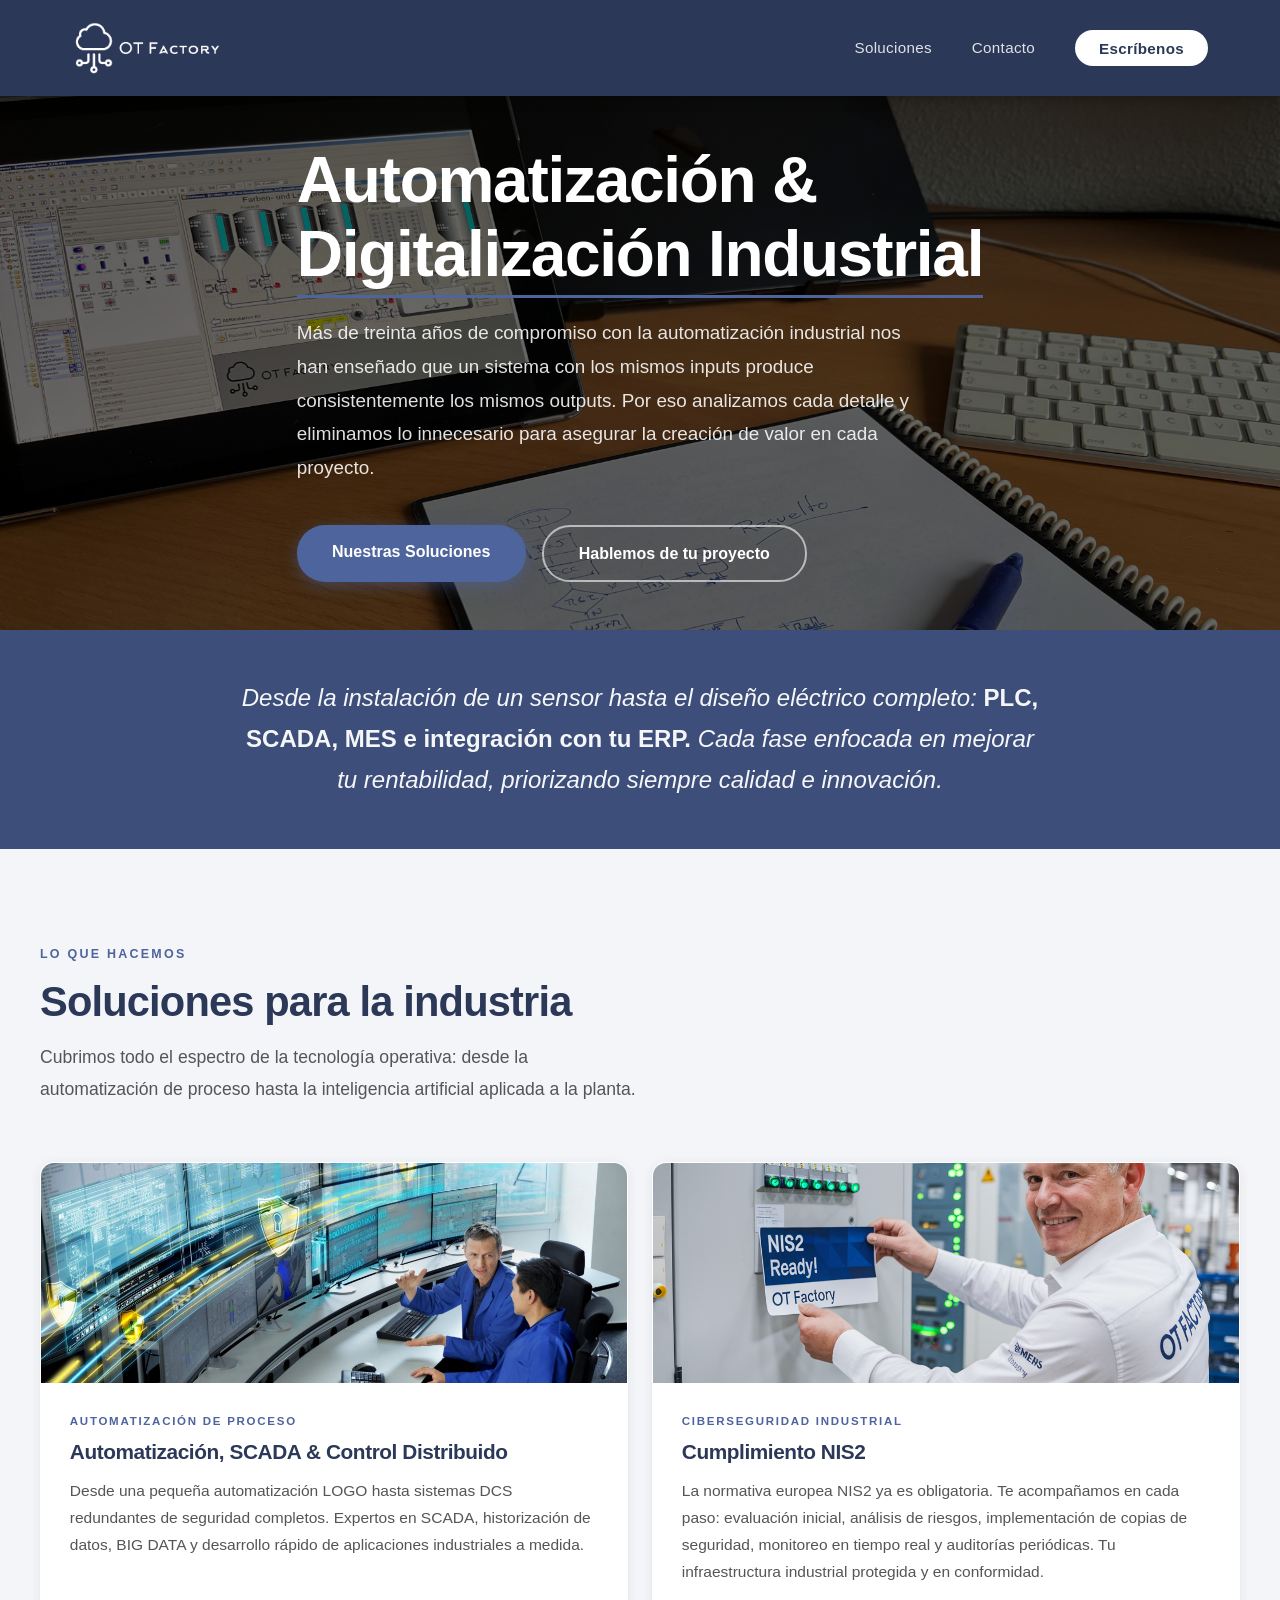
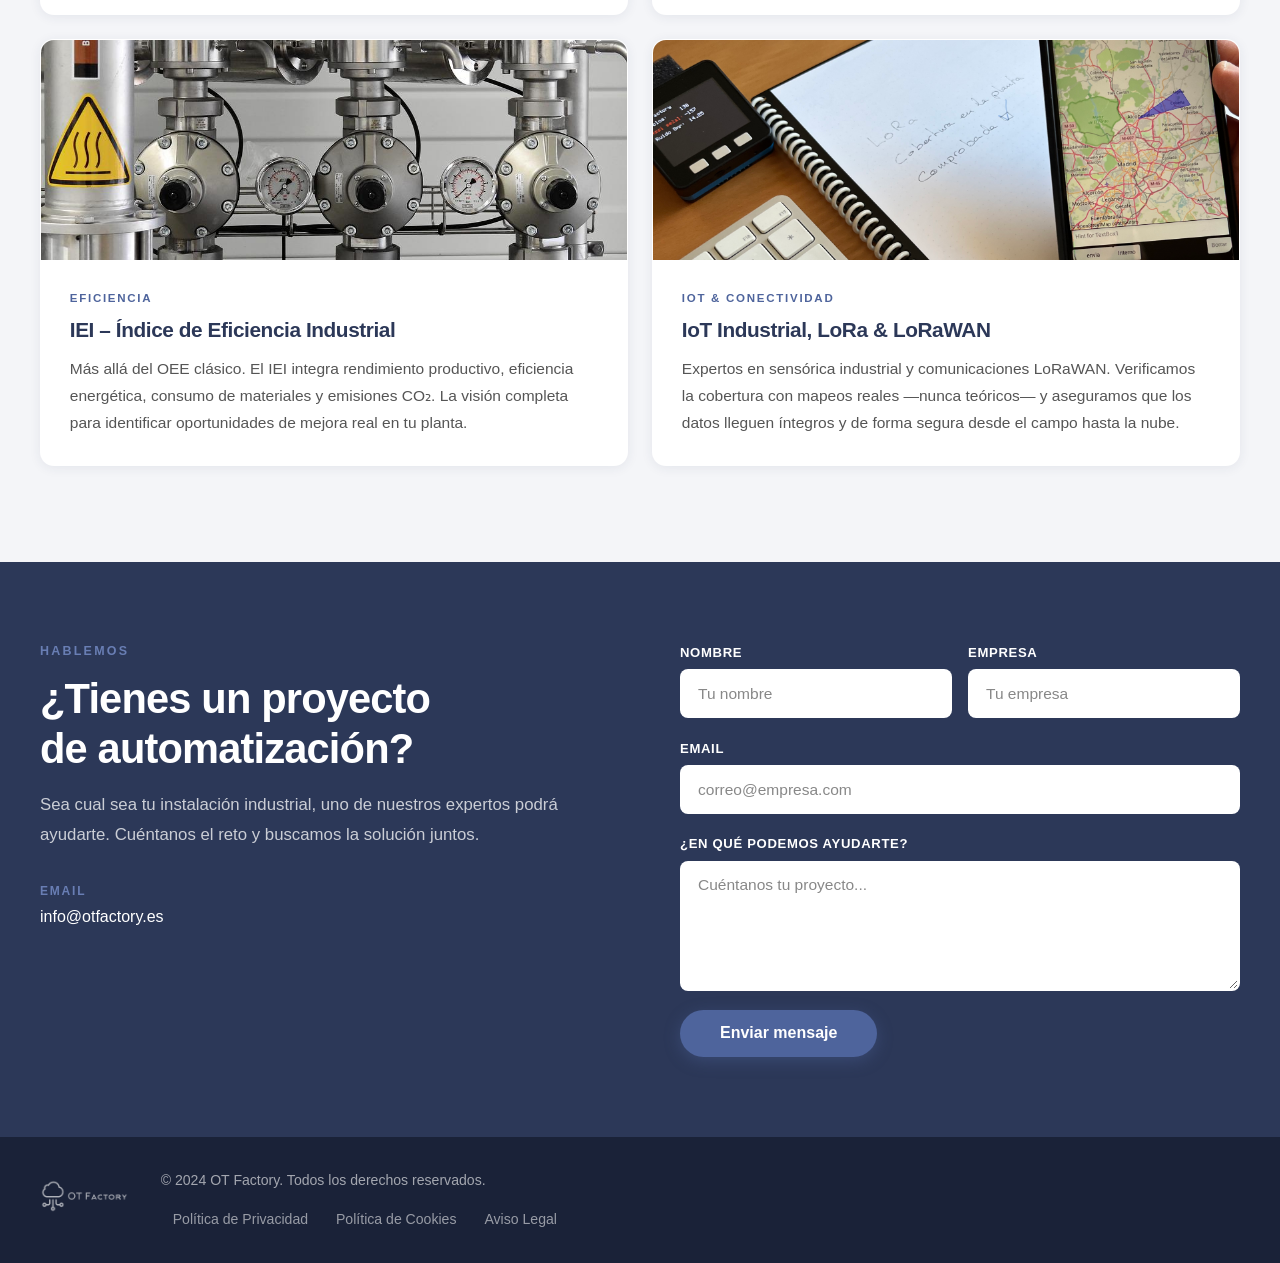
==== index.html @ e4eb13f5 "Initial commit — OT Factory landing page" ====
<!DOCTYPE html>
<html lang="es">
<head>
  <meta charset="UTF-8">
  <meta name="viewport" content="width=device-width, initial-scale=1.0">
  <meta name="description" content="OT Factory – Automatización industrial y digitalización. PLC, SCADA, MES, IoT, IA y ciberseguridad industrial.">
  <title>OT Factory – Automatización & Digitalización Industrial</title>
  <link rel="stylesheet" href="css/styles.css">
</head>
<body>

  <!-- ─── HEADER ───────────────────────────────────── -->
  <header>
    <nav>
      <div class="logo">
        <a href="index.html">
          <img src="img/logo-white.png" alt="OT Factory">
        </a>
      </div>
      <button class="nav-toggle" aria-label="Menú" onclick="this.parentElement.querySelector('.nav-links').classList.toggle('open')">
        <span></span><span></span><span></span>
      </button>
      <ul class="nav-links">
        <li><a href="#soluciones">Soluciones</a></li>
        <li><a href="#contacto">Contacto</a></li>
        <li><a href="contact.html" class="nav-cta">Escríbenos</a></li>
      </ul>
    </nav>
  </header>

  <!-- ─── HERO ─────────────────────────────────────── -->
  <section class="hero">
    <div class="hero-bg"></div>
    <div class="hero-content">
      <h1>Automatización &amp;<br><em>Digitalización Industrial</em></h1>
      <p class="hero-desc">
        Más de treinta años de compromiso con la automatización industrial nos han enseñado
        que un sistema con los mismos inputs produce consistentemente los mismos outputs.
        Por eso analizamos cada detalle y eliminamos lo innecesario para asegurar
        la creación de valor en cada proyecto.
      </p>
      <div class="hero-actions">
        <a href="#soluciones" class="btn-primary">Nuestras Soluciones</a>
        <a href="contact.html" class="btn-outline">Hablemos de tu proyecto</a>
      </div>
    </div>
  </section>

  <!-- ─── INTRO STRIP ──────────────────────────────── -->
  <div class="intro-strip">
    <blockquote>
      Desde la instalación de un sensor hasta el diseño eléctrico completo:
      <strong>PLC, SCADA, MES e integración con tu ERP.</strong>
      Cada fase enfocada en mejorar tu rentabilidad, priorizando siempre calidad e innovación.
    </blockquote>
  </div>

  <!-- ─── SOLUCIONES ───────────────────────────────── -->
  <section class="solutions" id="soluciones">
    <div class="solutions-header">
      <span class="section-eyebrow">Lo que hacemos</span>
      <h2 class="section-title">Soluciones para la industria</h2>
      <p class="section-lead">
        Cubrimos todo el espectro de la tecnología operativa: desde la automatización de proceso
        hasta la inteligencia artificial aplicada a la planta.
      </p>
    </div>

    <div class="solutions-grid">
      <!-- Card 1: Automatización primero -->
      <article class="solution-card">
        <img src="img/scada.jpg" alt="Panel SCADA industrial" class="solution-card-img">
        <div class="solution-card-body">
          <span class="solution-card-tag">Automatización de Proceso</span>
          <h3>Automatización, SCADA & Control Distribuido</h3>
          <p>
            Desde una pequeña automatización LOGO hasta sistemas DCS redundantes de seguridad completos.
            Expertos en SCADA, historización de datos, BIG DATA y desarrollo rápido de aplicaciones
            industriales a medida.
          </p>
        </div>
      </article>

      <!-- Card 2: NIS2 -->
      <article class="solution-card">
        <img src="img/nis2.webp" alt="Cumplimiento NIS2 en planta industrial" class="solution-card-img">
        <div class="solution-card-body">
          <span class="solution-card-tag">Ciberseguridad Industrial</span>
          <h3>Cumplimiento NIS2</h3>
          <p>
            La normativa europea NIS2 ya es obligatoria. Te acompañamos en cada paso:
            evaluación inicial, análisis de riesgos, implementación de copias de seguridad,
            monitoreo en tiempo real y auditorías periódicas. Tu infraestructura industrial
            protegida y en conformidad.
          </p>
        </div>
      </article>

      <!-- Card 3 -->
      <article class="solution-card">
        <img src="img/industry.jpg" alt="Planta industrial digitalizada" class="solution-card-img">
        <div class="solution-card-body">
          <span class="solution-card-tag">Eficiencia</span>
          <h3>IEI – Índice de Eficiencia Industrial</h3>
          <p>
            Más allá del OEE clásico. El IEI integra rendimiento productivo, eficiencia energética,
            consumo de materiales y emisiones CO₂. La visión completa para identificar
            oportunidades de mejora real en tu planta.
          </p>
        </div>
      </article>

      <!-- Card 4 -->
      <article class="solution-card">
        <img src="img/lora.jpg" alt="Mapa de cobertura LoRaWAN" class="solution-card-img">
        <div class="solution-card-body">
          <span class="solution-card-tag">IoT & Conectividad</span>
          <h3>IoT Industrial, LoRa & LoRaWAN</h3>
          <p>
            Expertos en sensórica industrial y comunicaciones LoRaWAN. Verificamos la cobertura
            con mapeos reales —nunca teóricos— y aseguramos que los datos lleguen íntegros
            y de forma segura desde el campo hasta la nube.
          </p>
        </div>
      </article>
    </div>
  </section>

  <!-- ─── CONTACTO ──────────────────────────────────── -->
  <section class="contact-banner" id="contacto">
    <div class="contact-banner-inner">
      <div>
        <span class="section-eyebrow" style="color: var(--accent);">Hablemos</span>
        <h2>¿Tienes un proyecto<br>de automatización?</h2>
        <p>
          Sea cual sea tu instalación industrial, uno de nuestros expertos podrá ayudarte.
          Cuéntanos el reto y buscamos la solución juntos.
        </p>
        <div class="contact-details">
          <div class="contact-detail-item">
            <span>Email</span>
            <a href="mailto:info@otfactory.es">info@otfactory.es</a>
          </div>
        </div>
      </div>

      <form class="contact-form" id="contact-form" method="POST">
        <div class="form-row">
          <div class="form-group">
            <label for="name">Nombre</label>
            <input type="text" id="name" name="name" placeholder="Tu nombre" required>
          </div>
          <div class="form-group">
            <label for="company">Empresa</label>
            <input type="text" id="company" name="company" placeholder="Tu empresa">
          </div>
        </div>
        <div class="form-group">
          <label for="email">Email</label>
          <input type="email" id="email" name="email" placeholder="correo@empresa.com" required>
        </div>
        <div class="form-group">
          <label for="message">¿En qué podemos ayudarte?</label>
          <textarea id="message" name="message" placeholder="Cuéntanos tu proyecto..." required></textarea>
        </div>
        <button type="submit" class="form-submit">Enviar mensaje</button>
      </form>
    </div>
  </section>

  <!-- ─── FOOTER ────────────────────────────────────── -->
  <footer>
    <div class="footer-inner">
      <div class="footer-logo">
        <img src="img/logo-white.png" alt="OT Factory">
      </div>
      <div class="footer-text">
        <p>&copy; 2024 OT Factory. Todos los derechos reservados.</p>
        <div class="footer-links">
          <a href="#">Política de Privacidad</a>
          <a href="#">Política de Cookies</a>
          <a href="#">Aviso Legal</a>
        </div>
      </div>
    </div>
  </footer>

  <script>
    document.getElementById('contact-form').addEventListener('submit', function(e) {
      e.preventDefault();
      // TODO: conectar con Cloudflare Workers
    });
  </script>

</body>
</html>
---- css/styles.css ----
:root {
  --primary:       #3d4e7a;
  --primary-dark:  #2c3858;
  --primary-light: #4e649c;
  --accent:        #697eb4;
  --white:         #ffffff;
  --gray-light:    #e6e6e6;
  --gray-bg:       #f4f5f8;
  --gray-text:     #555;
}

* { margin: 0; padding: 0; box-sizing: border-box; }
html { scroll-behavior: smooth; }
body {
  font-family: ui-sans-serif, -apple-system, BlinkMacSystemFont, 'Segoe UI', Roboto, 'Helvetica Neue', Arial, sans-serif;
  color: #222;
  background: var(--white);
  line-height: 1.6;
}

h1, h2, h3 {
  font-family: ui-sans-serif, -apple-system, BlinkMacSystemFont, 'Segoe UI', Roboto, sans-serif;
  letter-spacing: -0.02em;
  font-weight: 700;
}

/* ─── HEADER ─────────────────────────────────────── */
header {
  background: var(--primary-dark);
  position: sticky;
  top: 0;
  z-index: 200;
  box-shadow: 0 2px 12px rgba(0,0,0,0.3);
}

nav {
  max-width: 1200px;
  margin: 0 auto;
  padding: 1.2rem 2rem;
  display: flex;
  justify-content: space-between;
  align-items: center;
}

.logo img {
  height: 58px;
  width: auto;
  display: block;
}

.nav-links {
  list-style: none;
  display: flex;
  gap: 2.5rem;
  align-items: center;
}

.nav-links a {
  color: rgba(255,255,255,0.85);
  text-decoration: none;
  font-size: 0.95rem;
  font-weight: 500;
  letter-spacing: 0.02em;
  transition: color 0.25s;
}

.nav-links a:hover { color: var(--white); }

.nav-cta {
  background: var(--white) !important;
  color: var(--primary-dark) !important;
  padding: 0.6rem 1.5rem;
  border-radius: 25px;
  font-weight: 700 !important;
  transition: background 0.25s, color 0.25s !important;
}

.nav-cta:hover {
  background: var(--gray-light) !important;
}

/* ─── HERO ───────────────────────────────────────── */
.hero {
  position: relative;
  min-height: 48vh;
  display: flex;
  align-items: center;
  overflow: hidden;
}

.hero-bg {
  position: absolute;
  inset: 0;
  background-image: url('../img/hero-desk.jpg');
  background-size: cover;
  background-position: center 30%;
  filter: brightness(0.4);
}

.hero-content {
  position: relative;
  max-width: 1200px;
  margin: 0 auto;
  padding: 3rem 2rem;
  color: var(--white);
}

.hero-eyebrow {
  font-size: 0.85rem;
  font-weight: 700;
  letter-spacing: 0.18em;
  text-transform: uppercase;
  color: var(--accent);
  margin-bottom: 1.2rem;
}

.hero h1 {
  font-size: clamp(2.4rem, 6vw, 4rem);
  font-weight: 700;
  line-height: 1.15;
  max-width: 750px;
  margin-bottom: 1.5rem;
}

.hero h1 em {
  font-style: normal;
  color: var(--white);
  position: relative;
  display: inline;
}

.hero h1 em::after {
  content: '';
  position: absolute;
  left: 0;
  bottom: -8px;
  width: 100%;
  height: 3px;
  background: var(--primary-light);
  transform-origin: center;
  transform: scaleX(1);
}

.hero h1:hover em::after {
  animation: line-draw 1.1s cubic-bezier(0.4, 0, 0.2, 1);
}

@keyframes line-draw {
  0%   { transform: scaleX(1); transform-origin: right; }
  42%  { transform: scaleX(0); transform-origin: right; }
  58%  { transform: scaleX(0); transform-origin: left;  }
  100% { transform: scaleX(1); transform-origin: left;  }
}

.hero-desc {
  font-size: clamp(1rem, 2vw, 1.18rem);
  line-height: 1.8;
  max-width: 620px;
  color: rgba(255,255,255,0.88);
  margin-bottom: 2.5rem;
}

.hero-actions {
  display: flex;
  gap: 1rem;
  flex-wrap: wrap;
}

.btn-primary {
  background: var(--primary-light);
  color: var(--white);
  padding: 0.85rem 2.2rem;
  border-radius: 28px;
  text-decoration: none;
  font-weight: 700;
  font-size: 1rem;
  transition: all 0.25s;
  box-shadow: 0 4px 16px rgba(78,100,156,0.5);
}
.btn-primary:hover {
  background: var(--primary);
  transform: translateY(-2px);
  box-shadow: 0 6px 20px rgba(44,56,88,0.5);
}

.btn-outline {
  border: 2px solid rgba(255,255,255,0.6);
  color: var(--white);
  padding: 0.85rem 2.2rem;
  border-radius: 28px;
  text-decoration: none;
  font-weight: 600;
  font-size: 1rem;
  transition: all 0.25s;
}
.btn-outline:hover {
  border-color: var(--white);
  background: rgba(255,255,255,0.1);
}

/* ─── SECTION BASE ───────────────────────────────── */
.container {
  max-width: 1200px;
  margin: 0 auto;
  padding: 0 2rem;
}

.section-eyebrow {
  font-size: 0.78rem;
  font-weight: 700;
  letter-spacing: 0.18em;
  text-transform: uppercase;
  color: var(--primary-light);
  margin-bottom: 0.75rem;
  display: block;
}

.section-title {
  font-size: clamp(1.8rem, 4vw, 2.6rem);
  font-weight: 700;
  color: var(--primary-dark);
  line-height: 1.2;
  margin-bottom: 1rem;
}

.section-lead {
  color: var(--gray-text);
  font-size: 1.1rem;
  max-width: 600px;
  line-height: 1.8;
}

/* ─── INTRO STRIP ────────────────────────────────── */
.intro-strip {
  background: var(--primary);
  color: var(--white);
  padding: 3rem 2rem;
  text-align: center;
}

.intro-strip blockquote {
  font-size: clamp(1.1rem, 2.5vw, 1.5rem);
  font-style: italic;
  max-width: 800px;
  margin: 0 auto;
  line-height: 1.7;
  opacity: 0.95;
}

.intro-strip blockquote strong { font-style: normal; }

/* ─── SOLUTIONS ──────────────────────────────────── */
.solutions {
  padding: 6rem 2rem;
  background: var(--gray-bg);
}

.solutions-header {
  max-width: 1200px;
  margin: 0 auto 3.5rem;
}

.solutions-grid {
  max-width: 1200px;
  margin: 0 auto;
  display: grid;
  grid-template-columns: repeat(2, 1fr);
  gap: 1.5rem;
}

.solution-card {
  background: var(--white);
  border-radius: 14px;
  overflow: hidden;
  display: flex;
  flex-direction: column;
  box-shadow: 0 2px 12px rgba(44,56,88,0.08);
  transition: transform 0.3s, box-shadow 0.3s;
  border: 1px solid transparent;
}

.solution-card:hover {
  transform: translateY(-6px);
  box-shadow: 0 12px 32px rgba(44,56,88,0.16);
  border-color: var(--primary-light);
}

.solution-card-img {
  width: 100%;
  height: 220px;
  object-fit: cover;
  object-position: center;
  display: block;
}

.solution-card-body {
  padding: 1.8rem;
  flex: 1;
  display: flex;
  flex-direction: column;
}

.solution-card-tag {
  font-size: 0.72rem;
  font-weight: 700;
  letter-spacing: 0.15em;
  text-transform: uppercase;
  color: var(--primary-light);
  margin-bottom: 0.5rem;
}

.solution-card h3 {
  font-size: 1.3rem;
  font-weight: 700;
  color: var(--primary-dark);
  margin-bottom: 0.75rem;
  line-height: 1.3;
}

.solution-card p {
  color: var(--gray-text);
  font-size: 0.97rem;
  line-height: 1.75;
  flex: 1;
}

/* ─── CONTACT BANNER ─────────────────────────────── */
.contact-banner {
  background: var(--primary-dark);
  padding: 5rem 2rem;
  color: var(--white);
}

.contact-banner-inner {
  max-width: 1200px;
  margin: 0 auto;
  display: grid;
  grid-template-columns: 1fr 1fr;
  gap: 5rem;
  align-items: start;
}

.contact-banner h2 {
  font-size: clamp(1.8rem, 4vw, 2.6rem);
  font-weight: 700;
  line-height: 1.2;
  margin-bottom: 1rem;
}

.contact-banner p {
  color: rgba(255,255,255,0.75);
  font-size: 1.05rem;
  line-height: 1.8;
  margin-bottom: 2rem;
}

.contact-details {
  margin-top: 2rem;
  display: flex;
  flex-direction: column;
  gap: 1.2rem;
}

.contact-detail-item {
  display: flex;
  flex-direction: column;
  gap: 0.2rem;
}

.contact-detail-item span:first-child {
  font-size: 0.75rem;
  font-weight: 700;
  letter-spacing: 0.15em;
  text-transform: uppercase;
  color: var(--accent);
}

.contact-detail-item a,
.contact-detail-item span:last-child {
  color: var(--white);
  text-decoration: none;
  font-size: 1rem;
  transition: opacity 0.2s;
}

.contact-detail-item a:hover { opacity: 0.75; }

/* FORM */
.contact-form {
  display: flex;
  flex-direction: column;
  gap: 1.2rem;
}

.form-row {
  display: grid;
  grid-template-columns: 1fr 1fr;
  gap: 1rem;
}

.form-group {
  display: flex;
  flex-direction: column;
  gap: 0.4rem;
}

.form-group label {
  font-size: 0.82rem;
  font-weight: 700;
  letter-spacing: 0.05em;
  color: var(--white);
  text-transform: uppercase;
}

.form-group input,
.form-group textarea {
  background: #ffffff;
  border: 2px solid transparent;
  border-radius: 8px;
  padding: 0.85rem 1rem;
  color: #1a2238;
  font-family: inherit;
  font-size: 0.97rem;
  transition: border-color 0.25s, box-shadow 0.25s;
}

.form-group input::placeholder,
.form-group textarea::placeholder {
  color: #888;
}

.form-group input:focus,
.form-group textarea:focus {
  outline: none;
  border-color: var(--accent);
  box-shadow: 0 0 0 3px rgba(105,126,180,0.35);
}

.form-group textarea {
  resize: vertical;
  min-height: 130px;
}

.form-submit {
  align-self: flex-start;
  background: var(--primary-light);
  color: var(--white);
  border: none;
  padding: 0.9rem 2.5rem;
  border-radius: 28px;
  font-size: 1rem;
  font-weight: 700;
  cursor: pointer;
  transition: all 0.25s;
  box-shadow: 0 4px 16px rgba(78,100,156,0.4);
}

.form-submit:hover {
  background: var(--accent);
  transform: translateY(-2px);
}

/* ─── FOOTER ─────────────────────────────────────── */
footer {
  background: #1a2238;
  color: rgba(255,255,255,0.6);
  padding: 2rem 2.5rem;
  font-size: 0.88rem;
}

.footer-inner {
  max-width: 1200px;
  margin: 0 auto;
  display: flex;
  align-items: center;
  gap: 2rem;
}

.footer-logo img {
  height: 34px;
  width: auto;
  opacity: 0.65;
  flex-shrink: 0;
}

.footer-text {
  display: flex;
  flex-direction: column;
  gap: 0.3rem;
}

@media (max-width: 600px) {
  .footer-inner {
    flex-direction: column;
    align-items: center;
    text-align: center;
    gap: 1rem;
  }
}

footer a {
  color: rgba(255,255,255,0.55);
  text-decoration: none;
  margin: 0 0.75rem;
  transition: color 0.2s;
}

footer a:hover { color: var(--white); }

.footer-links {
  margin-top: 0.75rem;
}

/* ─── MOBILE NAV TOGGLE ──────────────────────────── */
.nav-toggle {
  display: none;
  background: none;
  border: none;
  cursor: pointer;
  padding: 0.5rem;
  flex-direction: column;
  gap: 5px;
}

.nav-toggle span {
  display: block;
  width: 26px;
  height: 2px;
  background: var(--white);
  border-radius: 2px;
  transition: all 0.3s;
}

/* ─── RESPONSIVE ─────────────────────────────────── */
@media (max-width: 900px) {
  .solutions-grid {
    grid-template-columns: 1fr;
  }

  .contact-banner-inner {
    grid-template-columns: 1fr;
    gap: 3rem;
  }
}

@media (max-width: 700px) {
  .nav-toggle { display: flex; }

  .nav-links {
    display: none;
    position: absolute;
    top: 100%;
    left: 0; right: 0;
    background: var(--primary-dark);
    flex-direction: column;
    padding: 1.5rem 2rem;
    gap: 1.25rem;
    border-top: 1px solid rgba(255,255,255,0.1);
  }

  .nav-links.open { display: flex; }

  nav { position: relative; }

  .hero { min-height: 70vh; }
  .hero h1 { font-size: 2.2rem; }

  .solutions { padding: 4rem 1.5rem; }
  .contact-banner { padding: 4rem 1.5rem; }

  .form-row { grid-template-columns: 1fr; }

  .form-submit { width: 100%; text-align: center; }
}
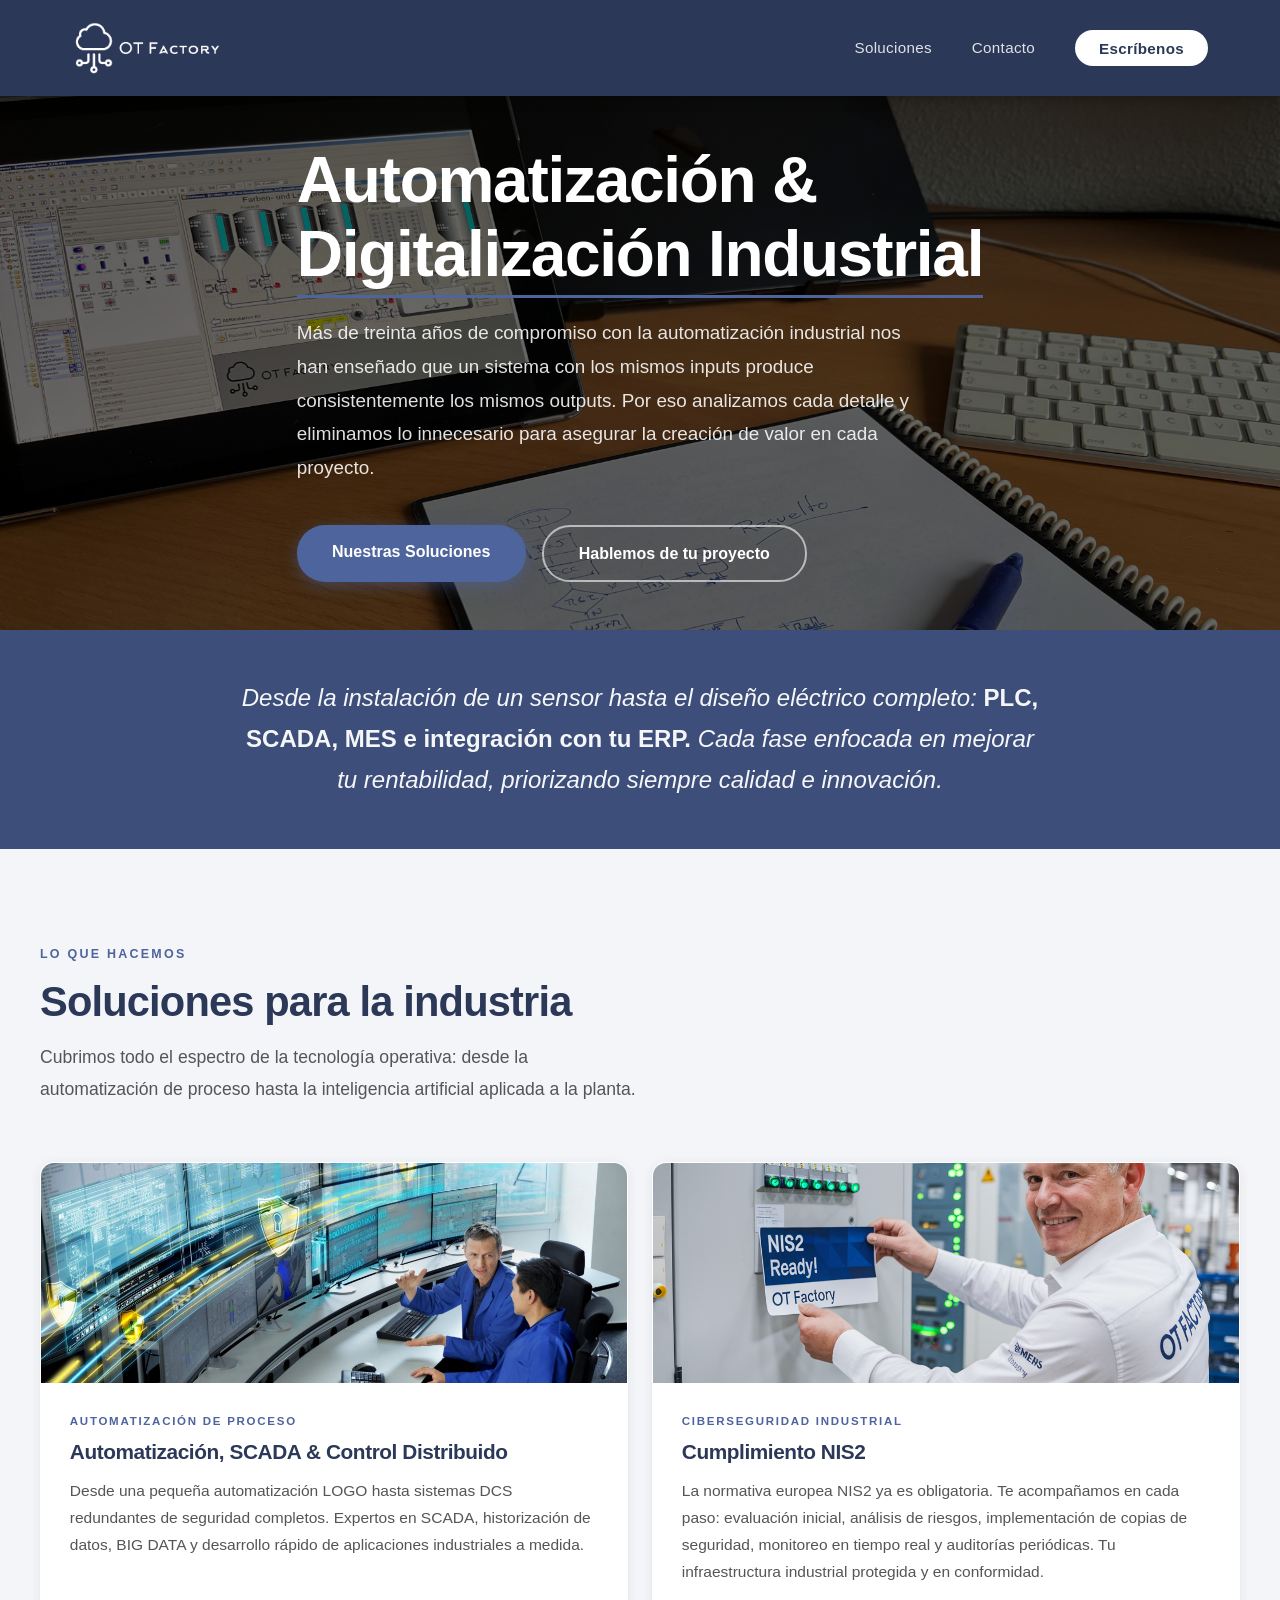
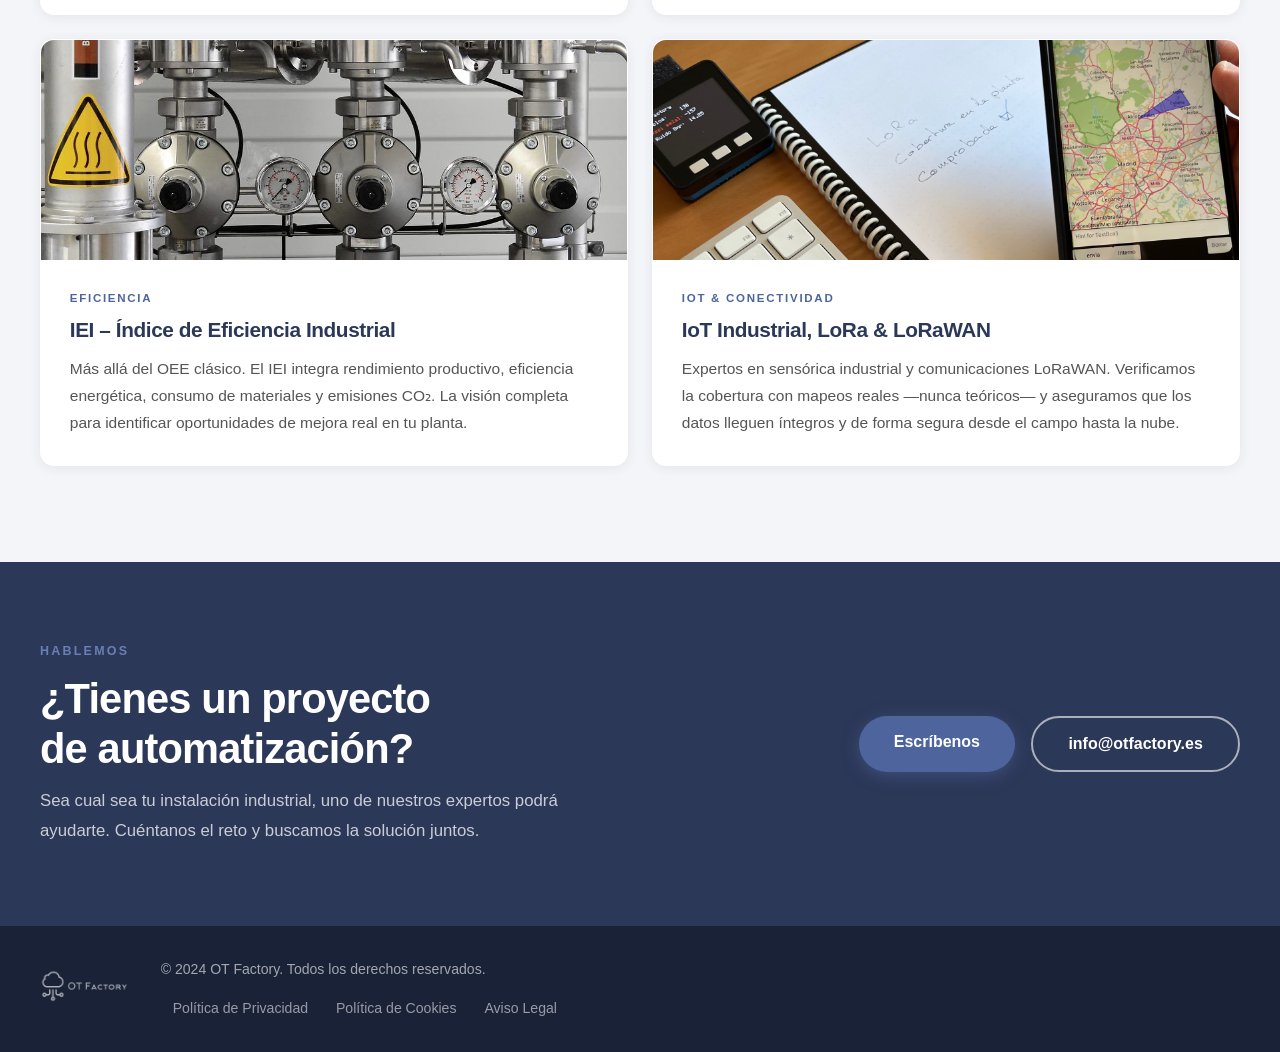
==== commit d978a425: "Refactor home contact section: CTA buttons instead of inline form Replace contact-banner with a clea" ====
--- a/index.html
+++ b/index.html
@@ -22,7 +22,7 @@
       </button>
       <ul class="nav-links">
         <li><a href="#soluciones">Soluciones</a></li>
-        <li><a href="#contacto">Contacto</a></li>
+        <li><a href="contact.html">Contacto</a></li>
         <li><a href="contact.html" class="nav-cta">Escríbenos</a></li>
       </ul>
     </nav>
@@ -126,45 +126,18 @@
     </div>
   </section>
 
-  <!-- ─── CONTACTO ──────────────────────────────────── -->
-  <section class="contact-banner" id="contacto">
-    <div class="contact-banner-inner">
+  <!-- ─── CTA CONTACTO ────────────────────────────────── -->
+  <section class="contact-cta" id="contacto">
+    <div class="contact-cta-inner">
       <div>
         <span class="section-eyebrow" style="color: var(--accent);">Hablemos</span>
         <h2>¿Tienes un proyecto<br>de automatización?</h2>
-        <p>
-          Sea cual sea tu instalación industrial, uno de nuestros expertos podrá ayudarte.
-          Cuéntanos el reto y buscamos la solución juntos.
-        </p>
-        <div class="contact-details">
-          <div class="contact-detail-item">
-            <span>Email</span>
-            <a href="mailto:info@otfactory.es">info@otfactory.es</a>
-          </div>
-        </div>
+        <p>Sea cual sea tu instalación industrial, uno de nuestros expertos podrá ayudarte. Cuéntanos el reto y buscamos la solución juntos.</p>
       </div>
-
-      <form class="contact-form" id="contact-form" method="POST">
-        <div class="form-row">
-          <div class="form-group">
-            <label for="name">Nombre</label>
-            <input type="text" id="name" name="name" placeholder="Tu nombre" required>
-          </div>
-          <div class="form-group">
-            <label for="company">Empresa</label>
-            <input type="text" id="company" name="company" placeholder="Tu empresa">
-          </div>
-        </div>
-        <div class="form-group">
-          <label for="email">Email</label>
-          <input type="email" id="email" name="email" placeholder="correo@empresa.com" required>
-        </div>
-        <div class="form-group">
-          <label for="message">¿En qué podemos ayudarte?</label>
-          <textarea id="message" name="message" placeholder="Cuéntanos tu proyecto..." required></textarea>
-        </div>
-        <button type="submit" class="form-submit">Enviar mensaje</button>
-      </form>
+      <div class="contact-cta-actions">
+        <a href="contact.html" class="btn-primary">Escríbenos</a>
+        <a href="mailto:info@otfactory.es" class="btn-outline">info@otfactory.es</a>
+      </div>
     </div>
   </section>
 
@@ -185,12 +158,6 @@
     </div>
   </footer>
 
-  <script>
-    document.getElementById('contact-form').addEventListener('submit', function(e) {
-      e.preventDefault();
-      // TODO: conectar con Cloudflare Workers
-    });
-  </script>
 
 </body>
 </html>
--- a/css/styles.css
+++ b/css/styles.css
@@ -322,6 +322,59 @@
   font-size: 0.97rem;
   line-height: 1.75;
   flex: 1;
+}
+
+/* ─── CONTACT CTA ────────────────────────────────── */
+.contact-cta {
+  background: var(--primary-dark);
+  padding: 5rem 2rem;
+  color: var(--white);
+}
+
+.contact-cta-inner {
+  max-width: 1200px;
+  margin: 0 auto;
+  display: flex;
+  justify-content: space-between;
+  align-items: center;
+  gap: 3rem;
+  flex-wrap: wrap;
+}
+
+.contact-cta-inner h2 {
+  font-size: clamp(1.8rem, 4vw, 2.6rem);
+  font-weight: 700;
+  line-height: 1.2;
+  margin-bottom: 0.75rem;
+}
+
+.contact-cta-inner p {
+  color: rgba(255,255,255,0.75);
+  font-size: 1.05rem;
+  line-height: 1.8;
+  max-width: 520px;
+}
+
+.contact-cta-actions {
+  display: flex;
+  gap: 1rem;
+  flex-wrap: wrap;
+  flex-shrink: 0;
+}
+
+@media (max-width: 700px) {
+  .contact-cta-inner {
+    flex-direction: column;
+    align-items: flex-start;
+  }
+  .contact-cta-actions {
+    flex-direction: column;
+    width: 100%;
+  }
+  .contact-cta-actions .btn-primary,
+  .contact-cta-actions .btn-outline {
+    text-align: center;
+  }
 }
 
 /* ─── CONTACT BANNER ─────────────────────────────── */
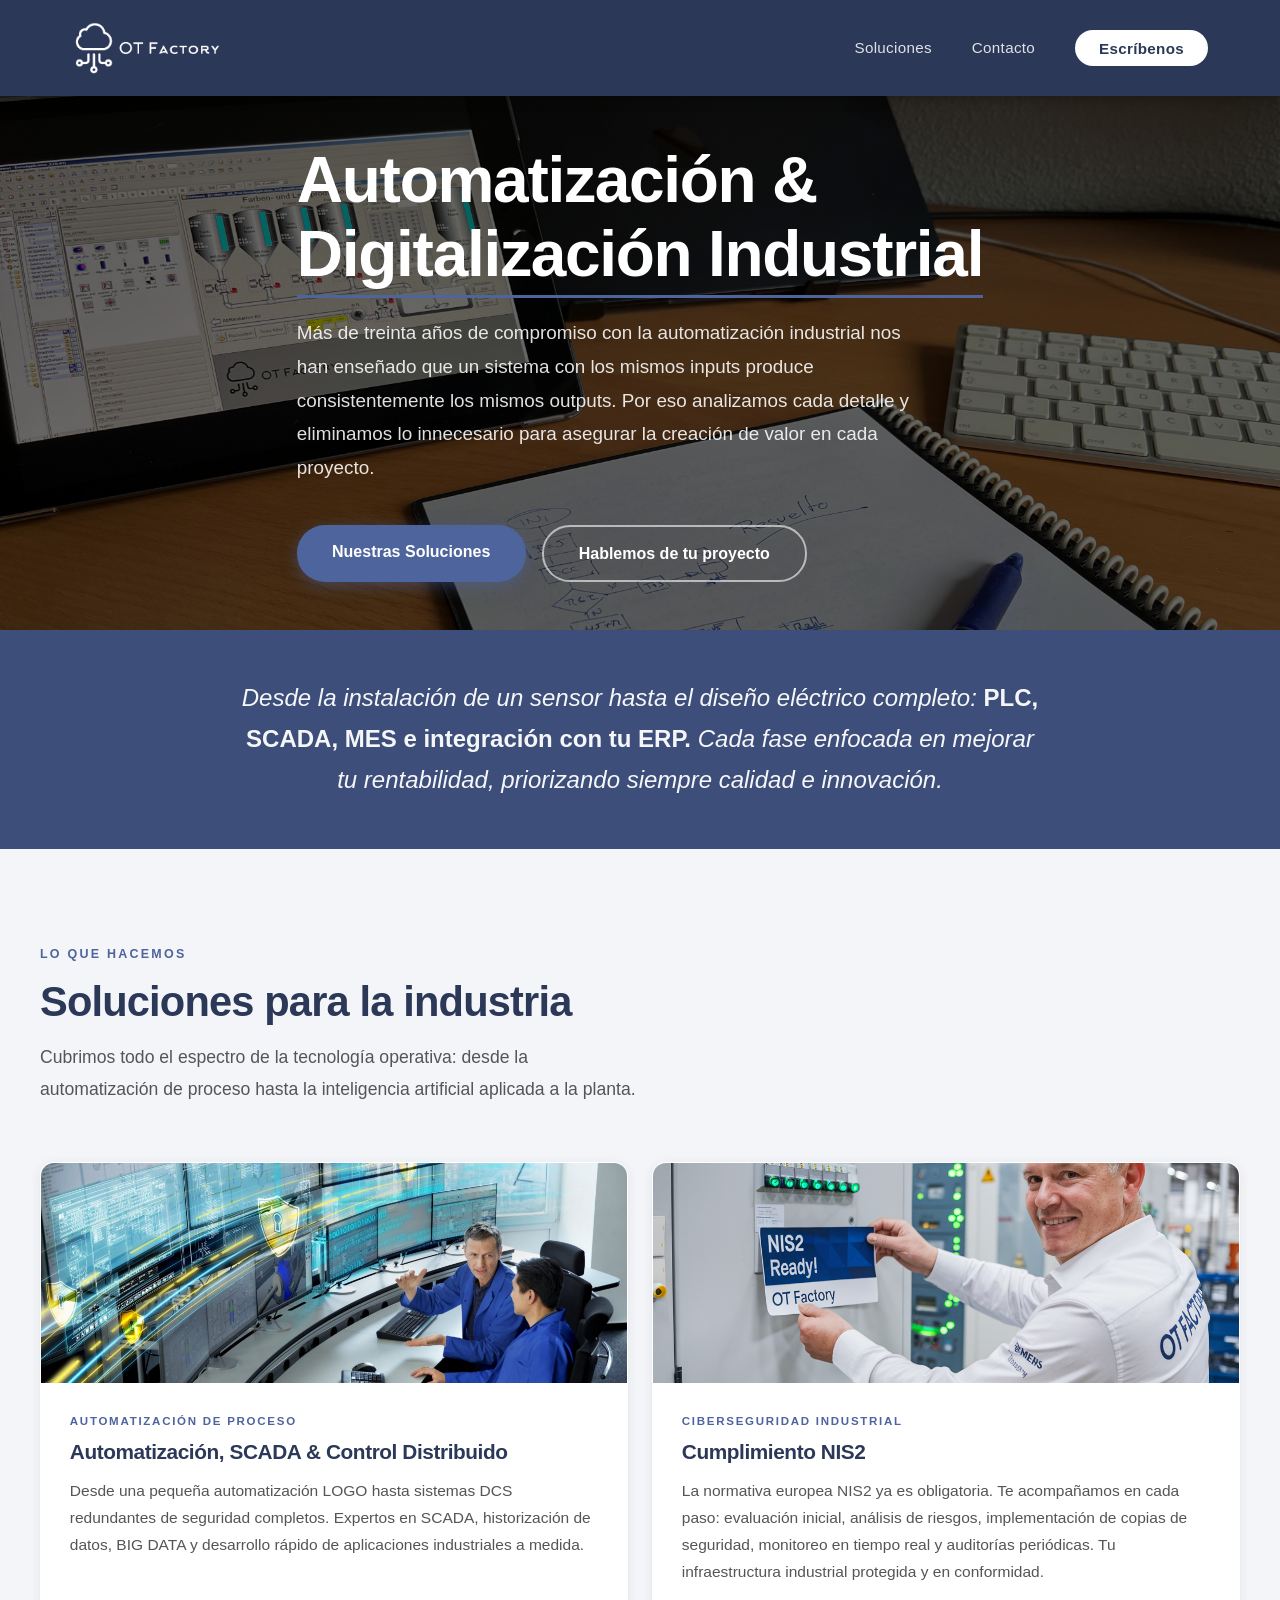
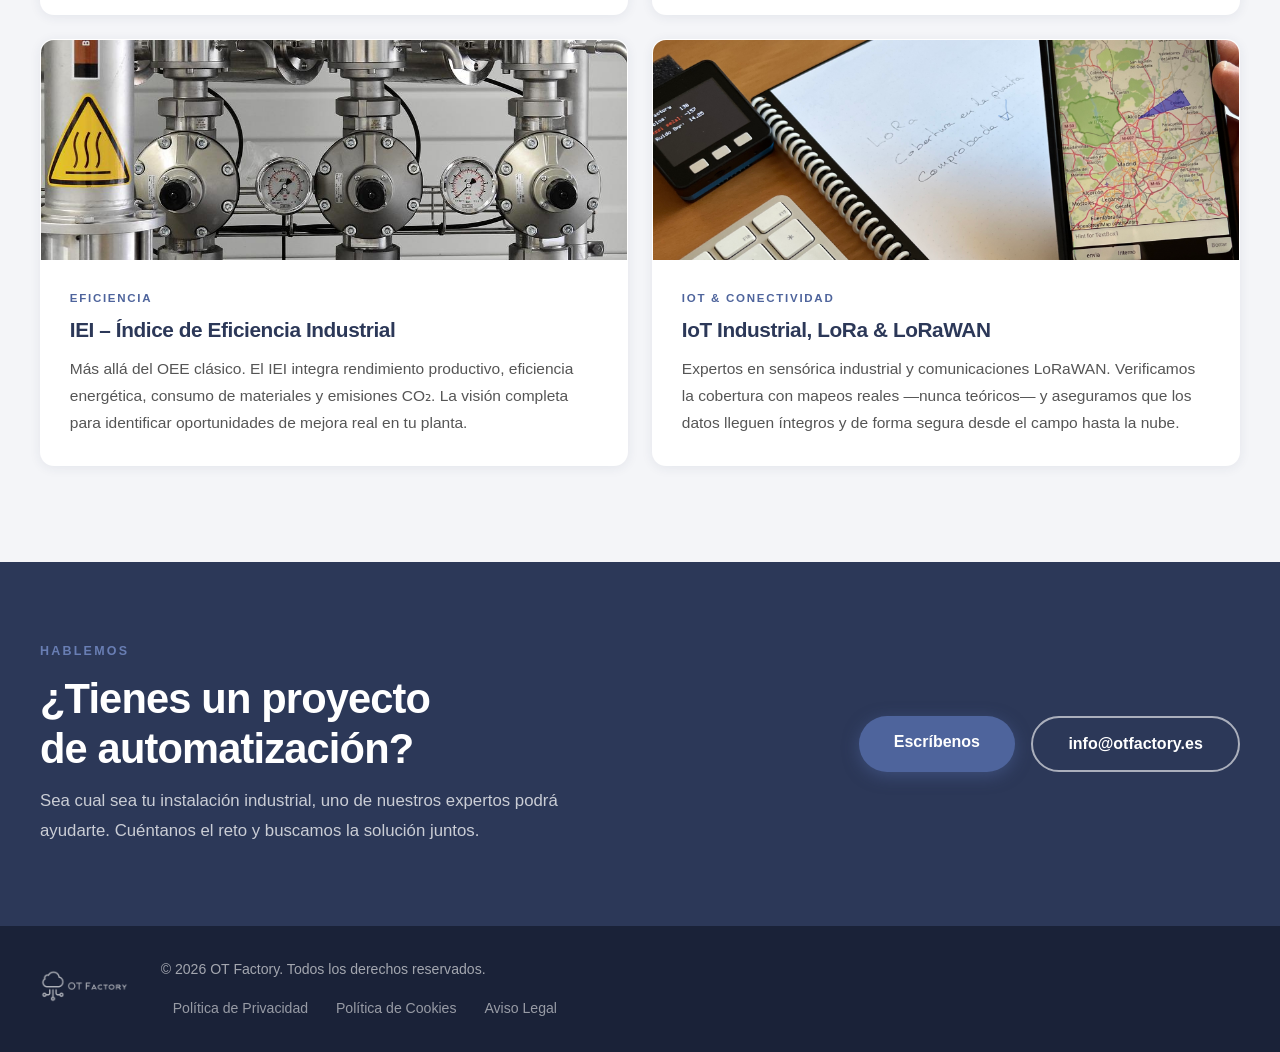
==== commit 2255fc39: "Fix eyebrow color en contact (blanco), actualizar año a 2026 en footer Co-Authored-By: Claude Haiku " ====
--- a/index.html
+++ b/index.html
@@ -148,7 +148,7 @@
         <img src="img/logo-white.png" alt="OT Factory">
       </div>
       <div class="footer-text">
-        <p>&copy; 2024 OT Factory. Todos los derechos reservados.</p>
+        <p>&copy; 2026 OT Factory. Todos los derechos reservados.</p>
         <div class="footer-links">
           <a href="#">Política de Privacidad</a>
           <a href="#">Política de Cookies</a>
--- a/css/styles.css
+++ b/css/styles.css
@@ -377,6 +377,163 @@
   }
 }
 
+/* ─── CONTACT PAGE ───────────────────────────────── */
+.contact-hero {
+  position: relative;
+  min-height: 34vh;
+  display: flex;
+  align-items: flex-end;
+  overflow: hidden;
+}
+
+.contact-hero-bg {
+  position: absolute;
+  inset: 0;
+  background-image: url('../img/visual-industrial-security-pcs7.jpg');
+  background-size: cover;
+  background-position: center 45%;
+  filter: brightness(0.32);
+}
+
+.contact-hero-content {
+  position: relative;
+  max-width: 1200px;
+  width: 100%;
+  margin: 0 auto;
+  padding: 3.5rem 2rem 4rem;
+  color: var(--white);
+}
+
+.contact-hero-content .section-eyebrow {
+  color: var(--white);
+  font-size: 0.9rem;
+  opacity: 0.9;
+}
+
+.contact-hero-content h1 {
+  font-size: clamp(2rem, 5vw, 3.2rem);
+  font-weight: 700;
+  line-height: 1.15;
+  margin: 0.5rem 0 0.75rem;
+}
+
+.contact-hero-content p {
+  font-size: 1.1rem;
+  color: rgba(255,255,255,0.8);
+  max-width: 480px;
+  line-height: 1.7;
+}
+
+.contact-form-section {
+  background: var(--gray-bg);
+  padding: 5rem 2rem 7rem;
+}
+
+.contact-form-card {
+  max-width: 760px;
+  margin: 0 auto;
+  background: var(--white);
+  border-radius: 20px;
+  padding: 3.5rem 4rem;
+  box-shadow: 0 8px 48px rgba(44,56,88,0.10);
+}
+
+.contact-form-card .form-group label {
+  color: var(--primary-dark);
+  font-size: 0.8rem;
+  font-weight: 700;
+  letter-spacing: 0.06em;
+  text-transform: uppercase;
+}
+
+.contact-form-card .form-group input,
+.contact-form-card .form-group textarea {
+  background: var(--gray-bg);
+  border: 1.5px solid var(--gray-light);
+  color: #1a2238;
+}
+
+.contact-form-card .form-group input:focus,
+.contact-form-card .form-group textarea:focus {
+  background: var(--white);
+  border-color: var(--primary-light);
+  box-shadow: 0 0 0 3px rgba(78,100,156,0.15);
+}
+
+.form-footer {
+  display: flex;
+  align-items: center;
+  gap: 2.5rem;
+  flex-wrap: wrap;
+  margin-top: 0.5rem;
+}
+
+.form-alt {
+  font-size: 0.92rem;
+  color: var(--gray-text);
+}
+
+.form-alt a {
+  color: var(--primary-light);
+  text-decoration: none;
+  font-weight: 600;
+}
+
+.form-alt a:hover { text-decoration: underline; }
+
+/* ─── THANK YOU PAGE ─────────────────────────────── */
+.thankyou-page {
+  position: relative;
+  min-height: calc(100vh - 82px - 72px);
+  display: flex;
+  align-items: center;
+  justify-content: center;
+  overflow: hidden;
+  text-align: center;
+}
+
+.thankyou-bg {
+  position: absolute;
+  inset: 0;
+  background-image: url('../img/thankyou.jpg');
+  background-size: cover;
+  background-position: center;
+  filter: brightness(0.45);
+}
+
+.thankyou-content {
+  position: relative;
+  color: var(--white);
+  padding: 3rem 2rem;
+  max-width: 560px;
+}
+
+.thankyou-content h2 {
+  font-size: clamp(2.2rem, 5vw, 3.5rem);
+  font-weight: 700;
+  margin-bottom: 1rem;
+}
+
+.thankyou-content p {
+  font-size: 1.15rem;
+  color: rgba(255,255,255,0.82);
+  line-height: 1.8;
+  margin-bottom: 2.5rem;
+}
+
+@media (max-width: 700px) {
+  .contact-form-card {
+    padding: 2.5rem 1.5rem;
+    border-radius: 14px;
+  }
+  .form-footer {
+    flex-direction: column;
+    align-items: flex-start;
+    gap: 1.25rem;
+  }
+  .form-submit { width: 100%; text-align: center; }
+}
+
 /* ─── CONTACT BANNER ─────────────────────────────── */
 .contact-banner {
   background: var(--primary-dark);
